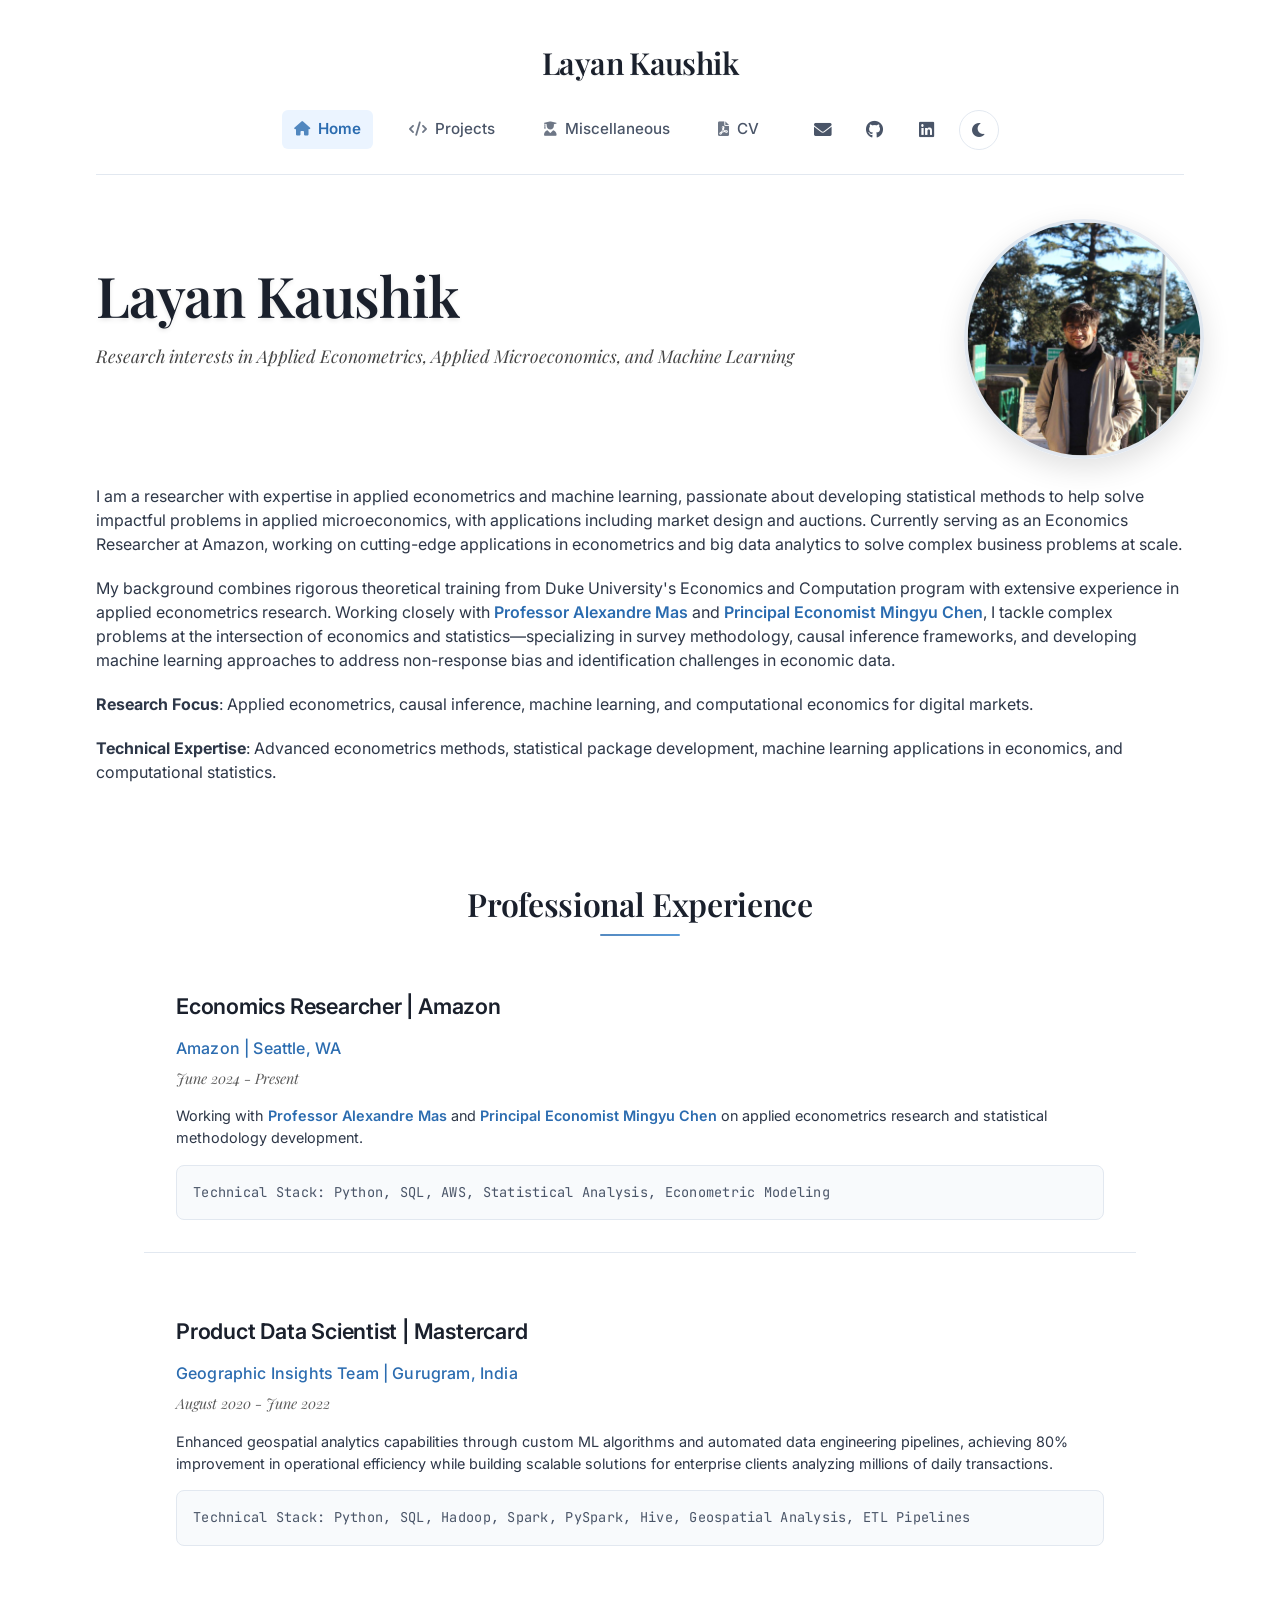
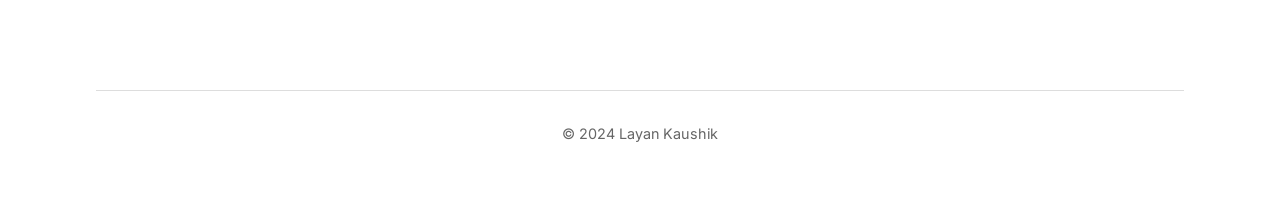
==== index.html @ 98fa9ef9 "update job title" ====
<!DOCTYPE html>
<html lang="en">
<head>
  <script>
    (function() {
      var theme = localStorage.getItem('theme');
      if (theme) {
        document.documentElement.setAttribute('data-theme', theme);
      }
    })();
  </script>
  <meta charset="UTF-8">
  <meta name="viewport" content="width=device-width, initial-scale=1.0">
  <meta name="description" content="Layan Kaushik - Applied Econometrician with Machine Learning expertise pursuing advanced research in economics">
  <title>Layan Kaushik</title>
  <link rel="stylesheet" href="https://cdnjs.cloudflare.com/ajax/libs/font-awesome/6.0.0-beta3/css/all.min.css">
  <link rel="stylesheet" href="css/styles.css">
</head>
<body>
  <div id="header-placeholder"></div>
  <div class="container">
    <main class="content">
      <div class="home-container">
        <div class="home-left">
          <div class="name-title-section">
            <div class="name-title">
              <h1>Layan Kaushik</h1>
<!--               <p class="title">Research interests in Applied Econometrics, Applied Microeconomics, and Machine Learning</p> -->
              <p class="subtitle">Research interests in Applied Econometrics, Applied Microeconomics, and Machine Learning</p>
            </div>
            <div class="profile-image-container">
              <img src="images/profile_pic.jpg" alt="Layan Kaushik" class="profile-image">
            </div>
          </div>

          <div class="about-content">
            <p>I am a researcher with expertise in applied econometrics and machine learning, passionate about developing statistical methods to help solve impactful problems in applied microeconomics, with applications including market design and auctions. Currently serving as an Economics Researcher at Amazon, working on cutting-edge applications in econometrics and big data analytics to solve complex business problems at scale.</p>
            
            <p>My background combines rigorous theoretical training from Duke University's Economics and Computation program with extensive experience in applied econometrics research. Working closely with <a href="https://sites.google.com/view/alex-mas/home" target="_blank" class="name-link">Professor Alexandre Mas</a> and <a href="https://mingyu-chen.com/" target="_blank" class="name-link">Principal Economist Mingyu Chen</a>, I tackle complex problems at the intersection of economics and statistics—specializing in survey methodology, causal inference frameworks, and developing machine learning approaches to address non-response bias and identification challenges in economic data.</p>
            
            <p><strong>Research Focus</strong>: Applied econometrics, causal inference, machine learning, and computational economics for digital markets.</p>
            
            <p><strong>Technical Expertise</strong>: Advanced econometrics methods, statistical package development, machine learning applications in economics, and computational statistics.</p>
          </div>
          
          <div class="professional-experience">
            <h2>Professional Experience</h2>
            <div class="paper-item">
              <div class="paper-title">Economics Researcher | Amazon</div>
              <div class="paper-authors">Amazon | Seattle, WA</div>
              <div class="paper-journal">June 2024 - Present</div>
              <div class="paper-abstract">Working with <a href="https://sites.google.com/view/alex-mas/home" target="_blank" class="name-link">Professor Alexandre Mas</a> and <a href="https://mingyu-chen.com/" target="_blank" class="name-link">Principal Economist Mingyu Chen</a> on applied econometrics research and statistical methodology development.</div>
              <div class="paper-tech">Technical Stack: Python, SQL, AWS, Statistical Analysis, Econometric Modeling</div>
            </div>
            
            <div class="paper-item">
              <div class="paper-title">Product Data Scientist | Mastercard</div>
              <div class="paper-authors">Geographic Insights Team | Gurugram, India</div>
              <div class="paper-journal">August 2020 - June 2022</div>
              <div class="paper-abstract">Enhanced geospatial analytics capabilities through custom ML algorithms and automated data engineering pipelines, achieving 80% improvement in operational efficiency while building scalable solutions for enterprise clients analyzing millions of daily transactions.</div>
              <div class="paper-tech">Technical Stack: Python, SQL, Hadoop, Spark, PySpark, Hive, Geospatial Analysis, ETL Pipelines</div>
            </div>
          </div>
        </div>
      </div>
    </main>
  </div>
  <footer>
    <p>© 2024 Layan Kaushik</p>
  </footer>
  <script>
    // Load header
    fetch('header.html')
      .then(response => response.text())
      .then(data => {
        document.getElementById('header-placeholder').innerHTML = data;
        // Update active link based on current page
        const currentPage = window.location.pathname.split('/').pop() || 'index.html';
        const links = document.querySelectorAll('.main-nav a');
        links.forEach(link => {
          if (link.getAttribute('href') === currentPage) {
            link.classList.add('active');
          } else {
            link.classList.remove('active');
          }
        });
        // Load and execute header.js
        const script = document.createElement('script');
        script.src = 'header.js';
        document.body.appendChild(script);
      })
      .catch(error => {
        console.error('Error loading header:', error);
      });
  </script>
</body>
</html>
---- css/styles.css ----
/* Import Google Fonts */
@import url('https://fonts.googleapis.com/css2?family=Inter:wght@300;400;500;600;700;800&family=Playfair+Display:wght@400;500;600;700&family=JetBrains+Mono:wght@300;400;500&display=swap');

/* Basic reset and setup */
* {
  margin: 0;
  padding: 0;
  box-sizing: border-box;
}

html {
  font-size: 16px;
  line-height: 1.6;
}

body {
  font-family: 'Inter', -apple-system, BlinkMacSystemFont, 'Segoe UI', Roboto, 'Helvetica Neue', Arial, sans-serif;
  color: #2d3748;
  background-color: #ffffff;
  max-width: 1400px;
  margin: 0 auto;
  padding: 3rem 4rem;
  line-height: 1.5;
  font-weight: 400;
  font-size: 14px;
}

/* Header */
.main-header {
  margin-bottom: 4rem;
  border-bottom: 1px solid #e2e8f0;
  padding-bottom: 1.5rem;
  position: sticky;
  top: 0;
  background-color: rgba(255, 255, 255, 0.95);
  backdrop-filter: blur(10px);
  z-index: 1000;
  margin-top: -3rem;
  padding-top: 1.5rem;
}

.main-nav {
  display: flex;
  flex-direction: column;
  align-items: center;
  gap: 1.5rem;
}

.nav-brand .brand-link {
  text-decoration: none;
  transition: all 0.2s ease;
  cursor: pointer;
  display: block;
}

.nav-brand .brand-link:hover {
  opacity: 0.8;
  transform: translateY(-1px);
}

.nav-brand .brand-name {
  font-size: 1.9rem;
  font-weight: 600;
  color: #1a202c;
  margin: 0;
  letter-spacing: -0.02em;
  font-family: 'Playfair Display', serif;
  text-shadow: 0 1px 2px rgba(0,0,0,0.05);
}

.nav-links {
  display: flex;
  align-items: center;
  justify-content: center;
  gap: 2rem;
  flex-wrap: wrap;
}

.nav-menu {
  list-style: none;
  display: flex;
  gap: 1.5rem;
  margin: 0;
  padding: 0;
}

.nav-menu li a {
  text-decoration: none;
  color: #4a5568;
  font-weight: 500;
  font-size: 0.95rem;
  display: flex;
  align-items: center;
  gap: 0.5rem;
  padding: 0.5rem 0.75rem;
  border-radius: 6px;
  transition: all 0.2s ease;
}

.nav-menu li a:hover {
  color: #2b6cb0;
  background-color: #f7fafc;
  transform: translateY(-1px);
}

.nav-menu li a.active {
  color: #2b6cb0;
  background-color: #ebf4ff;
  font-weight: 600;
}

.nav-menu li a i {
  font-size: 0.9rem;
  opacity: 0.8;
}

/* Header contact info */
.header-contact {
  display: flex;
  gap: 0.75rem;
  align-items: center;
}

.contact-link {
  color: #4a5568;
  text-decoration: none;
  font-size: 1.1rem;
  display: flex;
  align-items: center;
  justify-content: center;
  width: 40px;
  height: 40px;
  border-radius: 50%;
  transition: all 0.2s ease;
  background-color: transparent;
}

.contact-link:hover {
  color: #2b6cb0;
  background-color: #f7fafc;
  transform: translateY(-2px);
  box-shadow: 0 4px 8px rgba(0,0,0,0.1);
}

/* Home page layout */
.home-container {
  margin-top: 1rem;
}

.home-left {
  width: 100%;
}

/* Name title section with profile image */
.name-title-section {
  display: flex;
  align-items: center;
  gap: 2rem;
  margin-bottom: 2.5rem;
}

.name-title {
  flex: 1;
}

.profile-image-container {
  flex-shrink: 0;
  margin-left: 0rem;
}

/* Profile image */
.profile-image {
  width: 200px;
  height: 200px;
  border-radius: 50%;
  object-fit: cover;
  object-position: center 20%;
  border: 3px solid #e2e8f0;
  box-shadow: 0 8px 24px rgba(0,0,0,0.12);
  transition: transform 0.3s ease, box-shadow 0.3s ease;
  transform: scale(1.2);
}

.profile-image:hover {
  transform: scale(1.25);
  box-shadow: 0 12px 32px rgba(0,0,0,0.18);
}

/* Name and title */
.name-title h1 {
  font-family: 'Playfair Display', serif;
  font-size: 3.5rem;
  font-weight: 600;
  margin-bottom: 1rem;
  color: #1a202c;
  line-height: 1.1;
  letter-spacing: -0.02em;
  text-shadow: 0 2px 4px rgba(0,0,0,0.1);
}

.name-title .title {
  font-size: 1.6rem;
  color: #2b6cb0;
  margin-bottom: 0.75rem;
  font-weight: 500;
  font-family: 'Inter', sans-serif;
  letter-spacing: -0.01em;
}

.name-title .subtitle {
  font-size: 1.1rem;
  color: #3a3a3a;
  font-style: italic;
  margin-bottom: 3rem;
  line-height: 1.6;
  font-weight: 300;
  font-family: 'Playfair Display', serif;
  opacity: 0.95;
}

/* About section */
.about-content {
  margin-bottom: 3rem;
}

.about-content p {
  font-size: 1rem;
  margin-bottom: 1.25rem;
  color: #2d3748;
  line-height: 1.5;
  text-align: left;
}

/* Name links */
.name-link {
  color: #2b6cb0;
  text-decoration: none;
  font-weight: 600;
  border-bottom: 2px solid transparent;
  transition: all 0.2s ease;
  position: relative;
}

.name-link:hover {
  color: #2c5aa0;
  border-bottom-color: #2b6cb0;
  text-decoration: none;
}

/* Professional experience */
.professional-experience {
  margin-top: 2.5rem;
  padding: 0;
  background: transparent;
  border-radius: 0;
  border: none;
}

.professional-experience h2 {
  font-family: 'Playfair Display', serif;
  font-size: 2rem;
  font-weight: 600;
  margin-bottom: 2rem;
  color: #1a202c;
  text-align: center;
  position: relative;
  letter-spacing: -0.01em;
}

.professional-experience h2::after {
  content: '';
  position: absolute;
  bottom: -8px;
  left: 50%;
  transform: translateX(-50%);
  width: 80px;
  height: 2px;
  background: linear-gradient(90deg, #2b6cb0, #3182ce);
  border-radius: 1px;
  opacity: 0.8;
}

/* Highlights section */
.highlights h2 {
  font-size: 1.6rem;
  font-weight: bold;
  margin-bottom: 1.8rem;
  color: #333;
}

/* Paper/Research items (general styling for content blocks) */
.paper-item {
  margin-bottom: 2rem;
  padding: 1rem 0;
  background: transparent;
  border-radius: 0;
  border: none;
  transition: all 0.3s ease;
  box-shadow: none;
  border-bottom: 1px solid #e2e8f0;
}

.paper-item:hover {
  transform: none;
  box-shadow: none;
  border-bottom-color: #cbd5e0;
}

.paper-item:last-child {
  margin-bottom: 0;
  border-bottom: none;
}

.paper-title {
  font-family: 'Inter', sans-serif;
  font-weight: 600;
  font-size: 1.35rem;
  margin-bottom: 1rem;
  color: #1a202c;
  line-height: 1.3;
  letter-spacing: -0.01em;
}

.paper-authors {
  color: #2b6cb0;
  font-size: 1rem;
  margin-bottom: 0.5rem;
  font-weight: 500;
  font-family: 'Inter', sans-serif;
  letter-spacing: 0.01em;
}

.paper-journal {
  color: #5a5a5a;
  font-style: italic;
  font-size: 0.9rem;
  margin-bottom: 1rem;
  font-family: 'Playfair Display', serif;
  font-weight: 400;
}

.paper-abstract {
  color: #2d3748;
  line-height: 1.5;
  margin-bottom: 1rem;
  font-size: 0.9rem;
  text-align: left;
}

.paper-tech {
  color: #4a5568;
  font-size: 0.85rem;
  font-style: normal;
  margin-top: 1rem;
  padding-top: 1rem;
  border-top: 1px solid #e2e8f0;
  line-height: 1.6;
  font-weight: 400;
  background-color: #f8fafc;
  padding: 1rem;
  border-radius: 8px;
  border: 1px solid #e2e8f0;
  font-family: 'JetBrains Mono', monospace;
  letter-spacing: 0.02em;
}

.paper-links {
  display: flex;
  gap: 1rem;
  margin-top: 1rem;
  flex-wrap: wrap;
}

.paper-links a {
  color: #2b6cb0;
  text-decoration: none;
  font-size: 0.95rem;
  font-weight: 600;
  padding: 0.5rem 1rem;
  border-radius: 8px;
  border: 1px solid #e2e8f0;
  transition: all 0.2s ease;
  display: flex;
  align-items: center;
  gap: 0.5rem;
}

.paper-links a:hover {
  background-color: #ebf4ff;
  border-color: #2b6cb0;
  transform: translateY(-1px);
  text-decoration: none;
}

/* Contact section */
.contact-info {
  margin-top: 3rem;
  padding-top: 2rem;
  border-top: 1px solid #ddd;
}

.contact-info h2 {
  font-size: 1.6rem;
  font-weight: bold;
  margin-bottom: 1.2rem;
  color: #333;
}

.contact-item {
  margin-bottom: 0.8rem;
  display: flex;
  align-items: center;
  gap: 0.8rem;
}

.contact-item a {
  color: #0066cc;
  text-decoration: none;
  font-weight: 500;
}

.contact-item a:hover {
  text-decoration: underline;
}

/* Theme toggle */
.theme-toggle {
  background: transparent;
  border: 1px solid #e2e8f0;
  width: 40px;
  height: 40px;
  border-radius: 50%;
  cursor: pointer;
  color: #4a5568;
  font-size: 1rem;
  display: flex;
  align-items: center;
  justify-content: center;
  transition: all 0.2s ease;
}

.theme-toggle:hover {
  color: #2b6cb0;
  background-color: #f7fafc;
  border-color: #cbd5e0;
  transform: translateY(-2px);
  box-shadow: 0 4px 8px rgba(0,0,0,0.1);
}

/* Footer */
footer {
  margin-top: 4rem;
  padding-top: 2rem;
  border-top: 1px solid #ddd;
  text-align: center;
  color: #666;
  font-size: 0.9rem;
}

/* Remove sidebar */
#sidebar-placeholder {
  display: none;
}

/* Dark mode */
[data-theme="dark"] {
  color-scheme: dark;
}

[data-theme="dark"] body {
  background-color: #0d1117;
  color: #c9d1d9;
}

[data-theme="dark"] .main-header {
  border-bottom-color: #30363d;
  background-color: rgba(13, 17, 23, 0.95);
}

[data-theme="dark"] .nav-brand .brand-name {
  color: #f0f6fc;
}

[data-theme="dark"] .nav-brand .brand-link:hover {
  opacity: 0.8;
}

[data-theme="dark"] .nav-menu li a {
  color: #8b949e;
}

[data-theme="dark"] .nav-menu li a:hover {
  color: #58a6ff;
  background-color: #21262d;
}

[data-theme="dark"] .nav-menu li a.active {
  color: #58a6ff;
  background-color: #1c2128;
}

[data-theme="dark"] .contact-link {
  color: #8b949e;
}

[data-theme="dark"] .contact-link:hover {
  color: #58a6ff;
  background-color: #21262d;
}

[data-theme="dark"] .theme-toggle {
  border-color: #30363d;
  color: #8b949e;
}

[data-theme="dark"] .theme-toggle:hover {
  color: #58a6ff;
  background-color: #21262d;
  border-color: #30363d;
}

[data-theme="dark"] .name-title h1 {
  color: #f0f6fc;
}

[data-theme="dark"] .name-title .title {
  color: #58a6ff;
}

[data-theme="dark"] .name-title .subtitle {
  color: #8b949e;
}

[data-theme="dark"] .about-content p {
  color: #c9d1d9;
}

[data-theme="dark"] .professional-experience {
  background: transparent;
  border: none;
}

[data-theme="dark"] .professional-experience h2 {
  color: #f0f6fc;
}

[data-theme="dark"] .professional-experience h2::after {
  background: linear-gradient(90deg, #58a6ff, #79c0ff);
}

[data-theme="dark"] .highlights h2 {
  color: #e0e0e0;
}

[data-theme="dark"] .paper-item {
  background-color: transparent;
  border-bottom-color: #30363d;
}

[data-theme="dark"] .paper-item:hover {
  border-bottom-color: #30363d;
  background-color: transparent;
}

[data-theme="dark"] .paper-title {
  color: #f0f6fc;
}

[data-theme="dark"] .paper-authors {
  color: #58a6ff;
}

[data-theme="dark"] .paper-journal {
  color: #8b949e;
}

[data-theme="dark"] .paper-abstract {
  color: #c9d1d9;
}

[data-theme="dark"] .paper-tech {
  color: #8b949e;
  background-color: #0d1117;
  border-color: #30363d;
}

[data-theme="dark"] .paper-links a {
  color: #58a6ff;
  border-color: #30363d;
}

[data-theme="dark"] .paper-links a:hover {
  background-color: #1c2128;
  border-color: #58a6ff;
}

[data-theme="dark"] .contact-info {
  border-top-color: #444;
}

[data-theme="dark"] .contact-info h2 {
  color: #e0e0e0;
}

[data-theme="dark"] .contact-item a {
  color: #66b3ff;
}

[data-theme="dark"] .header-contact a {
  color: #e0e0e0;
}

[data-theme="dark"] .header-contact a:hover {
  color: #66b3ff;
}

[data-theme="dark"] .theme-toggle {
  border-color: #444;
  color: #e0e0e0;
}

[data-theme="dark"] .theme-toggle:hover {
  background-color: #333;
}

[data-theme="dark"] footer {
  border-top-color: #30363d;
  color: #8b949e;
}

[data-theme="dark"] .profile-image {
  border-color: #30363d;
  box-shadow: 0 8px 24px rgba(0,0,0,0.4);
}

[data-theme="dark"] .profile-image:hover {
  box-shadow: 0 12px 32px rgba(0,0,0,0.5);
}

[data-theme="dark"] .name-link {
  color: #58a6ff;
}

[data-theme="dark"] .name-link:hover {
  color: #79c0ff;
  border-bottom-color: #58a6ff;
}

[data-theme="dark"] .paper-tech {
  color: #aaa;
  border-top-color: #444;
}

[data-theme="dark"] .paper-abstract {
  color: #e0e0e0;
}

/* Large Desktop Layout */
@media (min-width: 1200px) {
  body {
    max-width: 1600px;
    padding: 4rem 6rem;
  }
  
  .home-container {
    gap: 8rem;
  }
  
  .professional-experience {
    padding: 3rem;
  }
  
  .paper-item {
    padding: 2rem;
  }
}

/* Medium Desktop Layout */
@media (min-width: 992px) and (max-width: 1199px) {
  body {
    max-width: 1200px;
    padding: 3rem 4rem;
  }
}

/* Tablet Layout */
@media (min-width: 769px) and (max-width: 991px) {
  body {
    max-width: 900px;
    padding: 2rem 3rem;
    font-size: 14px;
  }
  
  .home-container {
    gap: 4rem;
  }
  
  .home-left {
    flex: 0 0 60%;
  }
  
  .home-right {
    flex: 0 0 40%;
  }
  
  .profile-image {
    width: 200px;
    height: 200px;
  }
}

/* Mobile Layout */
@media (max-width: 768px) {
  body {
    padding: 1.5rem 1rem;
    font-size: 13px;
  }
  
  .main-header {
    margin-top: -1.5rem;
    padding-top: 1rem;
    margin-bottom: 3rem;
  }
  
  .main-nav {
    flex-direction: column;
    gap: 1.5rem;
  }
  
  .nav-brand .brand-name {
    font-size: 1.4rem;
    text-align: center;
  }
  
  .nav-links {
    gap: 1.5rem;
    width: 100%;
  }
  
  .nav-menu {
    justify-content: center;
    gap: 1rem;
    flex-wrap: wrap;
  }
  
  .nav-menu li a {
    font-size: 0.9rem;
    padding: 0.4rem 0.6rem;
  }
  
  .header-contact {
    justify-content: center;
    gap: 1rem;
  }
  
  .home-container {
    margin-top: 0.5rem;
  }
  
  .name-title-section {
    flex-direction: column;
    gap: 2rem;
    text-align: center;
  }
  
  .name-title h1 {
    font-size: 2.2rem;
  }
  
  .name-title .title {
    font-size: 1.2rem;
  }
  
  .name-title .subtitle {
    font-size: 1rem;
    margin-bottom: 1rem;
  }
  
  .profile-image {
    width: 160px;
    height: 160px;
    border-radius: 50%;
  }
  
  .professional-experience {
    padding: 1.5rem;
    margin-top: 1.5rem;
  }
  
  .professional-experience h2 {
    font-size: 1.4rem;
  }
  
  .paper-item {
    padding: 1.25rem;
    margin-bottom: 2rem;
  }
  
  .paper-title {
    font-size: 1.1rem;
  }
  
  .paper-links {
    flex-direction: column;
    gap: 0.75rem;
  }
  
  .about-content p,
  .paper-abstract {
    text-align: left;
    font-size: 0.85rem;
  }
}
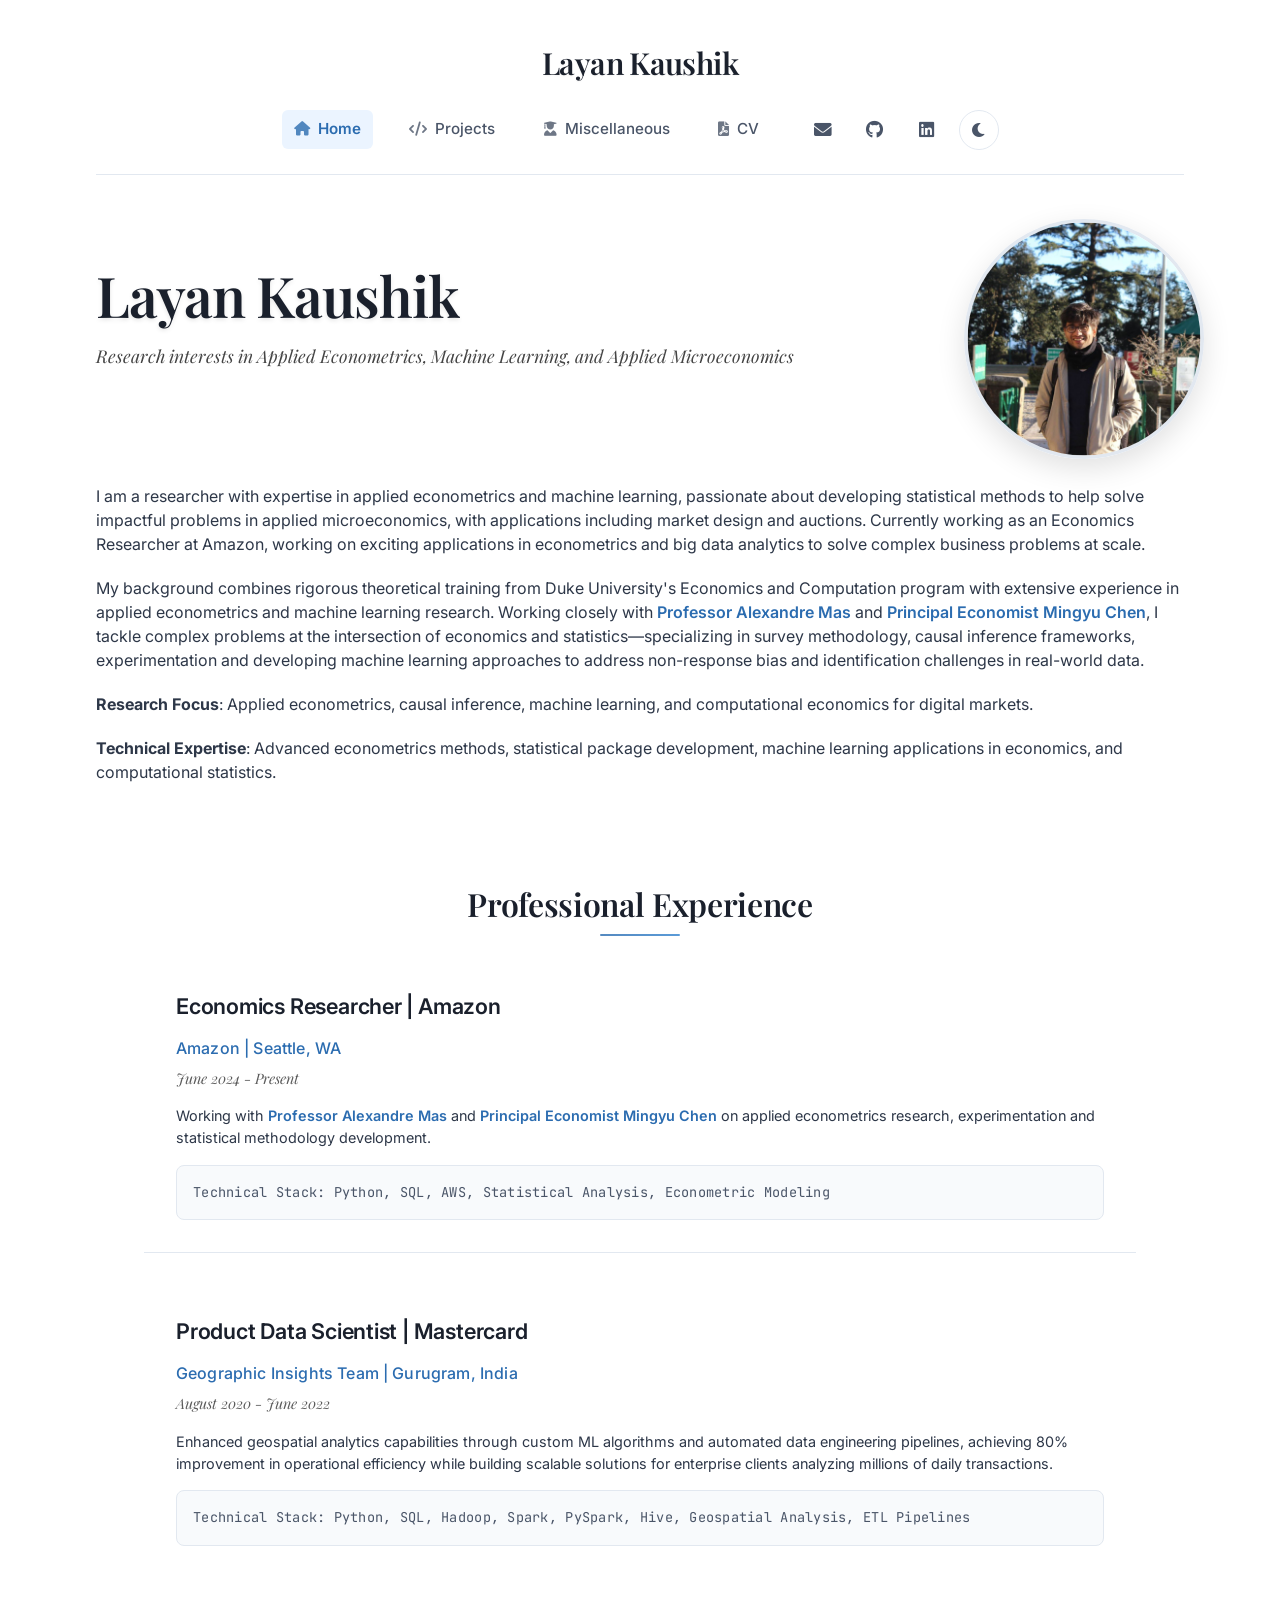
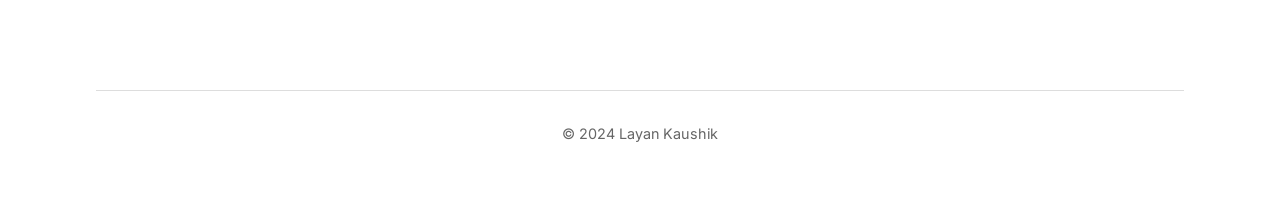
==== commit 63a695d4: "Revise index" ====
--- a/index.html
+++ b/index.html
@@ -26,7 +26,7 @@
             <div class="name-title">
               <h1>Layan Kaushik</h1>
 <!--               <p class="title">Research interests in Applied Econometrics, Applied Microeconomics, and Machine Learning</p> -->
-              <p class="subtitle">Research interests in Applied Econometrics, Applied Microeconomics, and Machine Learning</p>
+              <p class="subtitle">Research interests in Applied Econometrics, Machine Learning, and Applied Microeconomics</p>
             </div>
             <div class="profile-image-container">
               <img src="images/profile_pic.jpg" alt="Layan Kaushik" class="profile-image">
@@ -34,9 +34,9 @@
           </div>
 
           <div class="about-content">
-            <p>I am a researcher with expertise in applied econometrics and machine learning, passionate about developing statistical methods to help solve impactful problems in applied microeconomics, with applications including market design and auctions. Currently serving as an Economics Researcher at Amazon, working on cutting-edge applications in econometrics and big data analytics to solve complex business problems at scale.</p>
+            <p>I am a researcher with expertise in applied econometrics and machine learning, passionate about developing statistical methods to help solve impactful problems in applied microeconomics, with applications including market design and auctions. Currently working as an Economics Researcher at Amazon, working on exciting applications in econometrics and big data analytics to solve complex business problems at scale.</p>
             
-            <p>My background combines rigorous theoretical training from Duke University's Economics and Computation program with extensive experience in applied econometrics research. Working closely with <a href="https://sites.google.com/view/alex-mas/home" target="_blank" class="name-link">Professor Alexandre Mas</a> and <a href="https://mingyu-chen.com/" target="_blank" class="name-link">Principal Economist Mingyu Chen</a>, I tackle complex problems at the intersection of economics and statistics—specializing in survey methodology, causal inference frameworks, and developing machine learning approaches to address non-response bias and identification challenges in economic data.</p>
+            <p>My background combines rigorous theoretical training from Duke University's Economics and Computation program with extensive experience in applied econometrics and machine learning research. Working closely with <a href="https://sites.google.com/view/alex-mas/home" target="_blank" class="name-link">Professor Alexandre Mas</a> and <a href="https://mingyu-chen.com/" target="_blank" class="name-link">Principal Economist Mingyu Chen</a>, I tackle complex problems at the intersection of economics and statistics—specializing in survey methodology, causal inference frameworks, experimentation and developing machine learning approaches to address non-response bias and identification challenges in real-world data.</p>
             
             <p><strong>Research Focus</strong>: Applied econometrics, causal inference, machine learning, and computational economics for digital markets.</p>
             
@@ -49,7 +49,7 @@
               <div class="paper-title">Economics Researcher | Amazon</div>
               <div class="paper-authors">Amazon | Seattle, WA</div>
               <div class="paper-journal">June 2024 - Present</div>
-              <div class="paper-abstract">Working with <a href="https://sites.google.com/view/alex-mas/home" target="_blank" class="name-link">Professor Alexandre Mas</a> and <a href="https://mingyu-chen.com/" target="_blank" class="name-link">Principal Economist Mingyu Chen</a> on applied econometrics research and statistical methodology development.</div>
+              <div class="paper-abstract">Working with <a href="https://sites.google.com/view/alex-mas/home" target="_blank" class="name-link">Professor Alexandre Mas</a> and <a href="https://mingyu-chen.com/" target="_blank" class="name-link">Principal Economist Mingyu Chen</a> on applied econometrics research, experimentation and statistical methodology development.</div>
               <div class="paper-tech">Technical Stack: Python, SQL, AWS, Statistical Analysis, Econometric Modeling</div>
             </div>
             
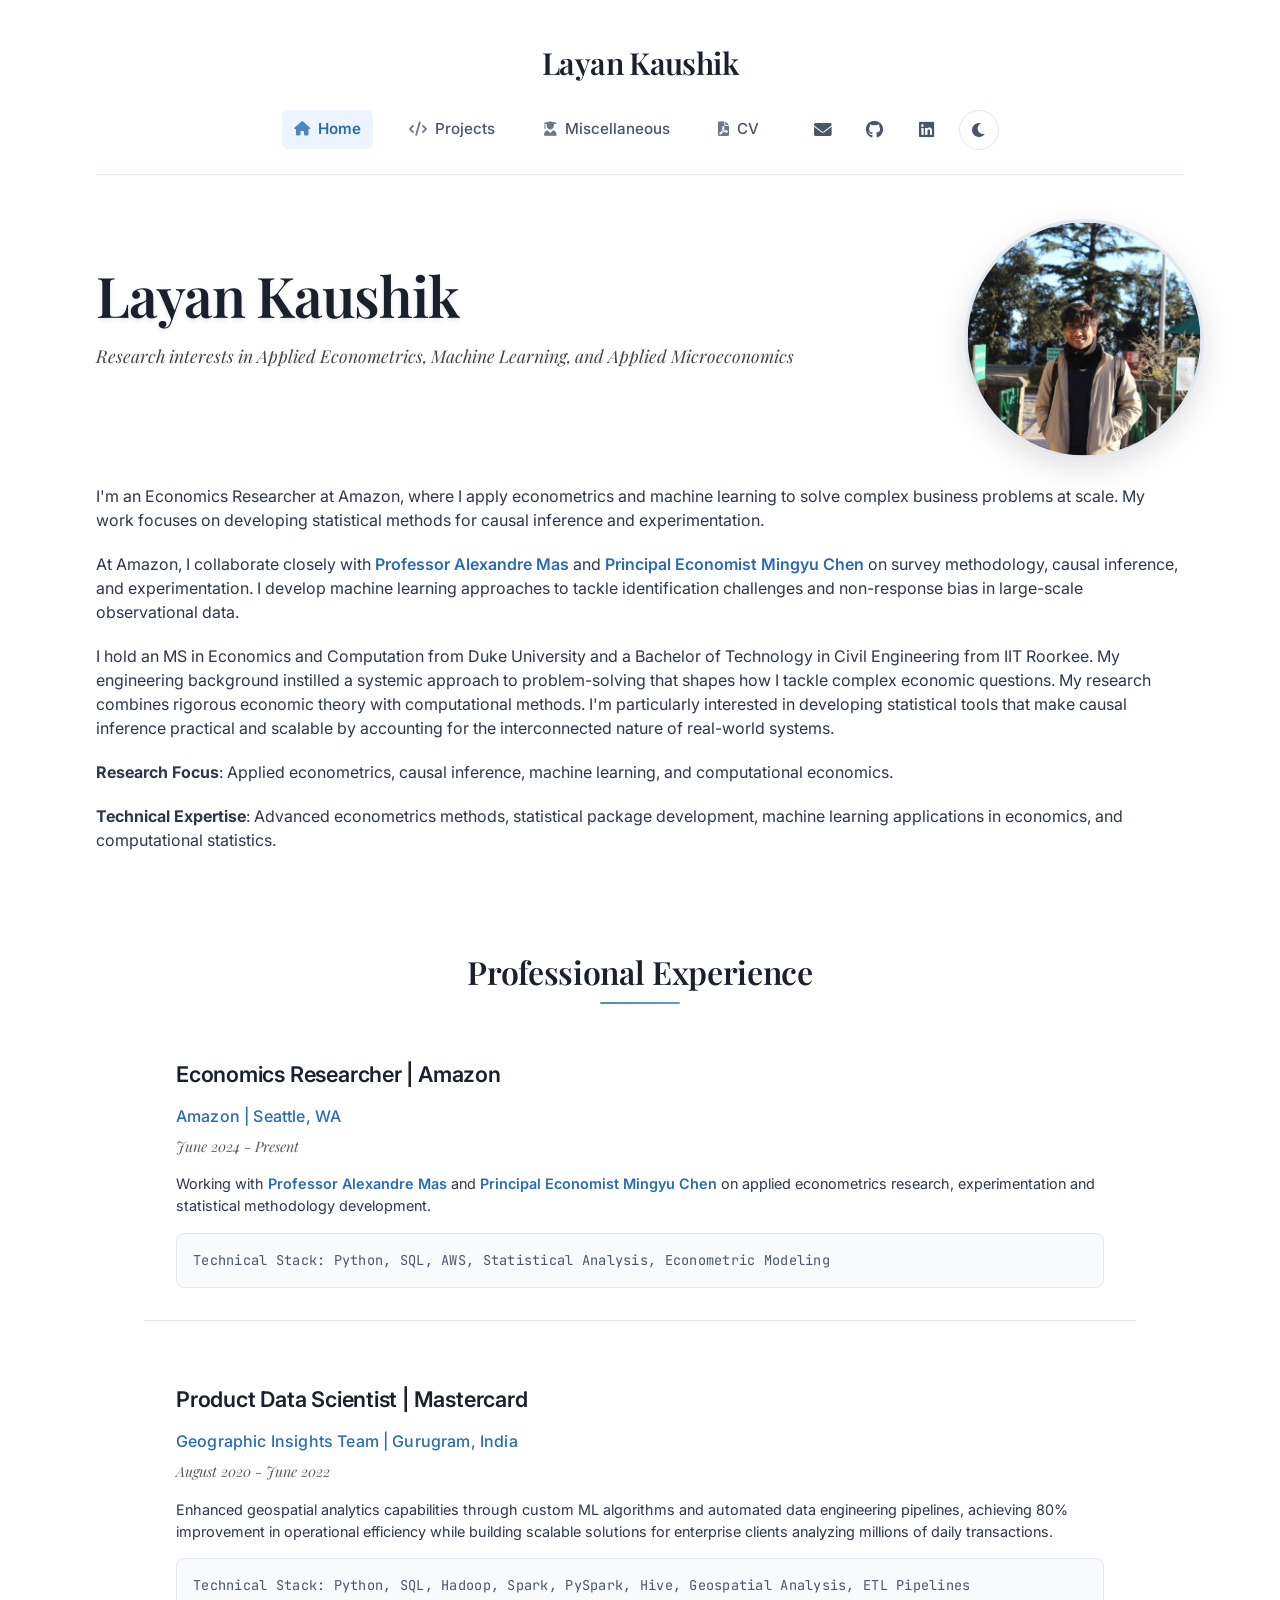
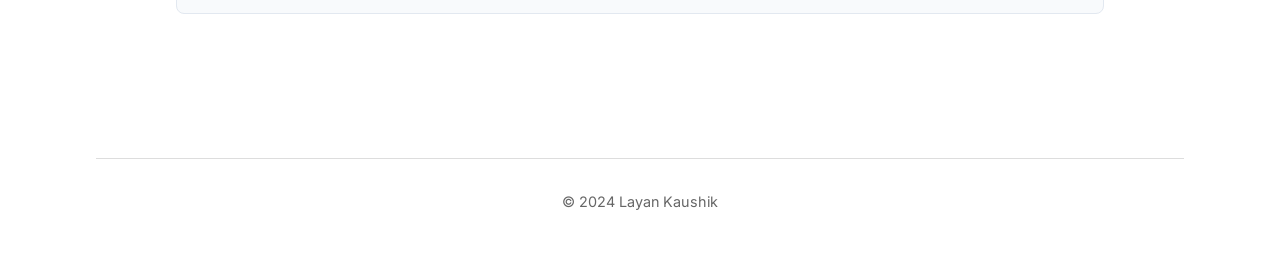
==== commit 2fc426cb: "Update home page" ====
--- a/index.html
+++ b/index.html
@@ -13,11 +13,52 @@
   <meta name="viewport" content="width=device-width, initial-scale=1.0">
   <meta name="description" content="Layan Kaushik - Applied Econometrician with Machine Learning expertise pursuing advanced research in economics">
   <title>Layan Kaushik</title>
+
+  <!-- Preconnect to external resources for faster loading -->
+  <link rel="preconnect" href="https://fonts.googleapis.com">
+  <link rel="preconnect" href="https://fonts.gstatic.com" crossorigin>
+  <link rel="preconnect" href="https://cdnjs.cloudflare.com">
+
+  <!-- Preload critical fonts to prevent FOUC -->
+  <link rel="preload" as="style" href="https://fonts.googleapis.com/css2?family=Inter:wght@300;400;500;600;700;800&family=Playfair+Display:wght@400;500;600;700&family=JetBrains+Mono:wght@300;400;500&display=swap">
+  <link rel="stylesheet" href="https://fonts.googleapis.com/css2?family=Inter:wght@300;400;500;600;700;800&family=Playfair+Display:wght@400;500;600;700&family=JetBrains+Mono:wght@300;400;500&display=swap" media="print" onload="this.media='all'">
+  <noscript><link rel="stylesheet" href="https://fonts.googleapis.com/css2?family=Inter:wght@300;400;500;600;700;800&family=Playfair+Display:wght@400;500;600;700&family=JetBrains+Mono:wght@300;400;500&display=swap"></noscript>
+
   <link rel="stylesheet" href="https://cdnjs.cloudflare.com/ajax/libs/font-awesome/6.0.0-beta3/css/all.min.css">
   <link rel="stylesheet" href="css/styles.css">
 </head>
 <body>
-  <div id="header-placeholder"></div>
+  <header class="main-header">
+    <nav class="main-nav">
+      <div class="nav-brand">
+        <a href="index.html" class="brand-link">
+          <h2 class="brand-name">Layan Kaushik</h2>
+        </a>
+      </div>
+      <div class="nav-links">
+        <ul class="nav-menu">
+          <li><a href="index.html" class="active"><i class="fas fa-home"></i> Home</a></li>
+          <li><a href="projects.html"><i class="fas fa-code"></i> Projects</a></li>
+          <li><a href="miscellaneous.html"><i class="fas fa-user-graduate"></i> Miscellaneous</a></li>
+          <li><a href="documents/CV.pdf" target="_blank"><i class="fas fa-file-pdf"></i> CV</a></li>
+        </ul>
+        <div class="header-contact">
+          <a href="mailto:layankaushik13@gmail.com" class="contact-link" title="Email">
+            <i class="fas fa-envelope"></i>
+          </a>
+          <a href="https://github.com/LayanKaushik" target="_blank" class="contact-link" title="GitHub">
+            <i class="fab fa-github"></i>
+          </a>
+          <a href="https://www.linkedin.com/in/layan-kaushik-9835a512a/" target="_blank" class="contact-link" title="LinkedIn">
+            <i class="fab fa-linkedin"></i>
+          </a>
+          <button class="theme-toggle" id="themeToggle" aria-label="Toggle dark mode" title="Toggle dark mode">
+            <i class="fas fa-moon"></i>
+          </button>
+        </div>
+      </div>
+    </nav>
+  </header>
   <div class="container">
     <main class="content">
       <div class="home-container">
@@ -34,11 +75,13 @@
           </div>
 
           <div class="about-content">
-            <p>I am a researcher with expertise in applied econometrics and machine learning, passionate about developing statistical methods to help solve impactful problems in applied microeconomics, with applications including market design and auctions. Currently working as an Economics Researcher at Amazon, working on exciting applications in econometrics and big data analytics to solve complex business problems at scale.</p>
+            <p>I'm an Economics Researcher at Amazon, where I apply econometrics and machine learning to solve complex business problems at scale. My work focuses on developing statistical methods for causal inference and experimentation.</p>
+
+            <p>At Amazon, I collaborate closely with <a href="https://sites.google.com/view/alex-mas/home" target="_blank" class="name-link">Professor Alexandre Mas</a> and <a href="https://mingyu-chen.com/" target="_blank" class="name-link">Principal Economist Mingyu Chen</a> on survey methodology, causal inference, and experimentation. I develop machine learning approaches to tackle identification challenges and non-response bias in large-scale observational data.</p>
+
+            <p>I hold an MS in Economics and Computation from Duke University and a Bachelor of Technology in Civil Engineering from IIT Roorkee. My engineering background instilled a systemic approach to problem-solving that shapes how I tackle complex economic questions. My research combines rigorous economic theory with computational methods. I'm particularly interested in developing statistical tools that make causal inference practical and scalable by accounting for the interconnected nature of real-world systems.</p>
             
-            <p>My background combines rigorous theoretical training from Duke University's Economics and Computation program with extensive experience in applied econometrics and machine learning research. Working closely with <a href="https://sites.google.com/view/alex-mas/home" target="_blank" class="name-link">Professor Alexandre Mas</a> and <a href="https://mingyu-chen.com/" target="_blank" class="name-link">Principal Economist Mingyu Chen</a>, I tackle complex problems at the intersection of economics and statistics—specializing in survey methodology, causal inference frameworks, experimentation and developing machine learning approaches to address non-response bias and identification challenges in real-world data.</p>
-            
-            <p><strong>Research Focus</strong>: Applied econometrics, causal inference, machine learning, and computational economics for digital markets.</p>
+            <p><strong>Research Focus</strong>: Applied econometrics, causal inference, machine learning, and computational economics.</p>
             
             <p><strong>Technical Expertise</strong>: Advanced econometrics methods, statistical package development, machine learning applications in economics, and computational statistics.</p>
           </div>
@@ -68,30 +111,6 @@
   <footer>
     <p>© 2024 Layan Kaushik</p>
   </footer>
-  <script>
-    // Load header
-    fetch('header.html')
-      .then(response => response.text())
-      .then(data => {
-        document.getElementById('header-placeholder').innerHTML = data;
-        // Update active link based on current page
-        const currentPage = window.location.pathname.split('/').pop() || 'index.html';
-        const links = document.querySelectorAll('.main-nav a');
-        links.forEach(link => {
-          if (link.getAttribute('href') === currentPage) {
-            link.classList.add('active');
-          } else {
-            link.classList.remove('active');
-          }
-        });
-        // Load and execute header.js
-        const script = document.createElement('script');
-        script.src = 'header.js';
-        document.body.appendChild(script);
-      })
-      .catch(error => {
-        console.error('Error loading header:', error);
-      });
-  </script>
+  <script src="header.js"></script>
 </body>
 </html>
--- a/css/styles.css
+++ b/css/styles.css
@@ -1,5 +1,4 @@
-/* Import Google Fonts */
-@import url('https://fonts.googleapis.com/css2?family=Inter:wght@300;400;500;600;700;800&family=Playfair+Display:wght@400;500;600;700&family=JetBrains+Mono:wght@300;400;500&display=swap');
+/* Google Fonts loaded via preload links in HTML head for optimal performance */
 
 /* Basic reset and setup */
 * {
@@ -23,6 +22,16 @@
   line-height: 1.5;
   font-weight: 400;
   font-size: 14px;
+  animation: fadeIn 0.25s ease-in;
+}
+
+@keyframes fadeIn {
+  from {
+    opacity: 0;
+  }
+  to {
+    opacity: 1;
+  }
 }
 
 /* Header */
@@ -810,4 +819,4 @@
     text-align: left;
     font-size: 0.85rem;
   }
-}+}
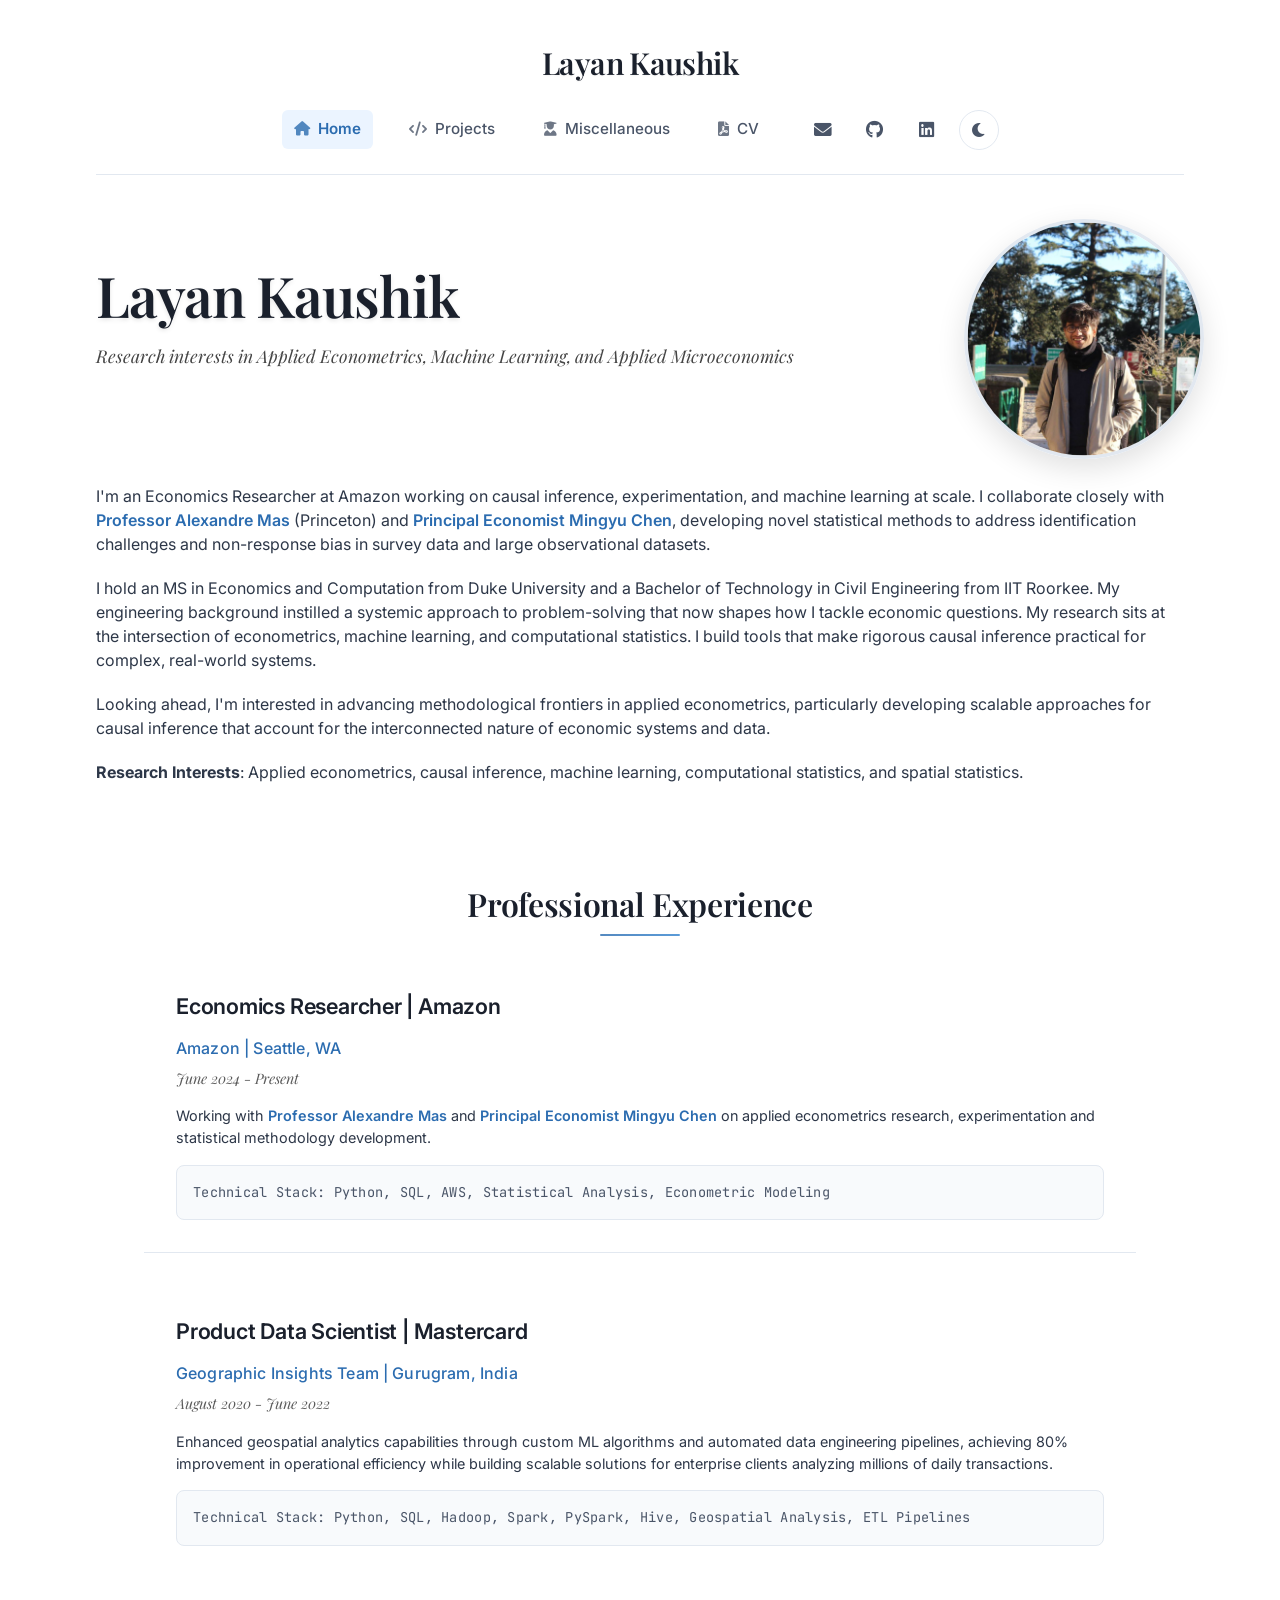
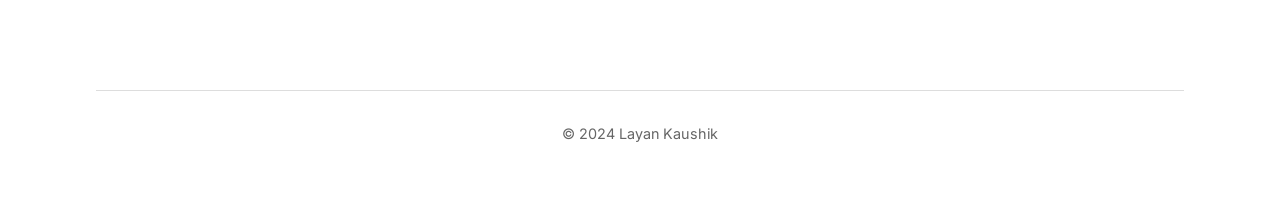
==== commit bc1daac1: "update home page and website load fadein" ====
--- a/index.html
+++ b/index.html
@@ -75,15 +75,13 @@
           </div>
 
           <div class="about-content">
-            <p>I'm an Economics Researcher at Amazon, where I apply econometrics and machine learning to solve complex business problems at scale. My work focuses on developing statistical methods for causal inference and experimentation.</p>
+            <p>I'm an Economics Researcher at Amazon working on causal inference, experimentation, and machine learning at scale. I collaborate closely with <a href="https://sites.google.com/view/alex-mas/home" target="_blank" class="name-link">Professor Alexandre Mas</a> (Princeton) and <a href="https://mingyu-chen.com/" target="_blank" class="name-link">Principal Economist Mingyu Chen</a>, developing novel statistical methods to address identification challenges and non-response bias in survey data and large observational datasets.</p>
 
-            <p>At Amazon, I collaborate closely with <a href="https://sites.google.com/view/alex-mas/home" target="_blank" class="name-link">Professor Alexandre Mas</a> and <a href="https://mingyu-chen.com/" target="_blank" class="name-link">Principal Economist Mingyu Chen</a> on survey methodology, causal inference, and experimentation. I develop machine learning approaches to tackle identification challenges and non-response bias in large-scale observational data.</p>
+            <p>I hold an MS in Economics and Computation from Duke University and a Bachelor of Technology in Civil Engineering from IIT Roorkee. My engineering background instilled a systemic approach to problem-solving that now shapes how I tackle economic questions. My research sits at the intersection of econometrics, machine learning, and computational statistics. I build tools that make rigorous causal inference practical for complex, real-world systems.</p>
 
-            <p>I hold an MS in Economics and Computation from Duke University and a Bachelor of Technology in Civil Engineering from IIT Roorkee. My engineering background instilled a systemic approach to problem-solving that shapes how I tackle complex economic questions. My research combines rigorous economic theory with computational methods. I'm particularly interested in developing statistical tools that make causal inference practical and scalable by accounting for the interconnected nature of real-world systems.</p>
+            <p>Looking ahead, I'm interested in advancing methodological frontiers in applied econometrics, particularly developing scalable approaches for causal inference that account for the interconnected nature of economic systems and data.</p>
             
-            <p><strong>Research Focus</strong>: Applied econometrics, causal inference, machine learning, and computational economics.</p>
-            
-            <p><strong>Technical Expertise</strong>: Advanced econometrics methods, statistical package development, machine learning applications in economics, and computational statistics.</p>
+            <p><strong>Research Interests</strong>: Applied econometrics, causal inference, machine learning, computational statistics, and spatial statistics.</p>
           </div>
           
           <div class="professional-experience">
--- a/css/styles.css
+++ b/css/styles.css
@@ -22,7 +22,7 @@
   line-height: 1.5;
   font-weight: 400;
   font-size: 14px;
-  animation: fadeIn 0.25s ease-in;
+  animation: fadeIn 0.2s ease-in;
 }
 
 @keyframes fadeIn {
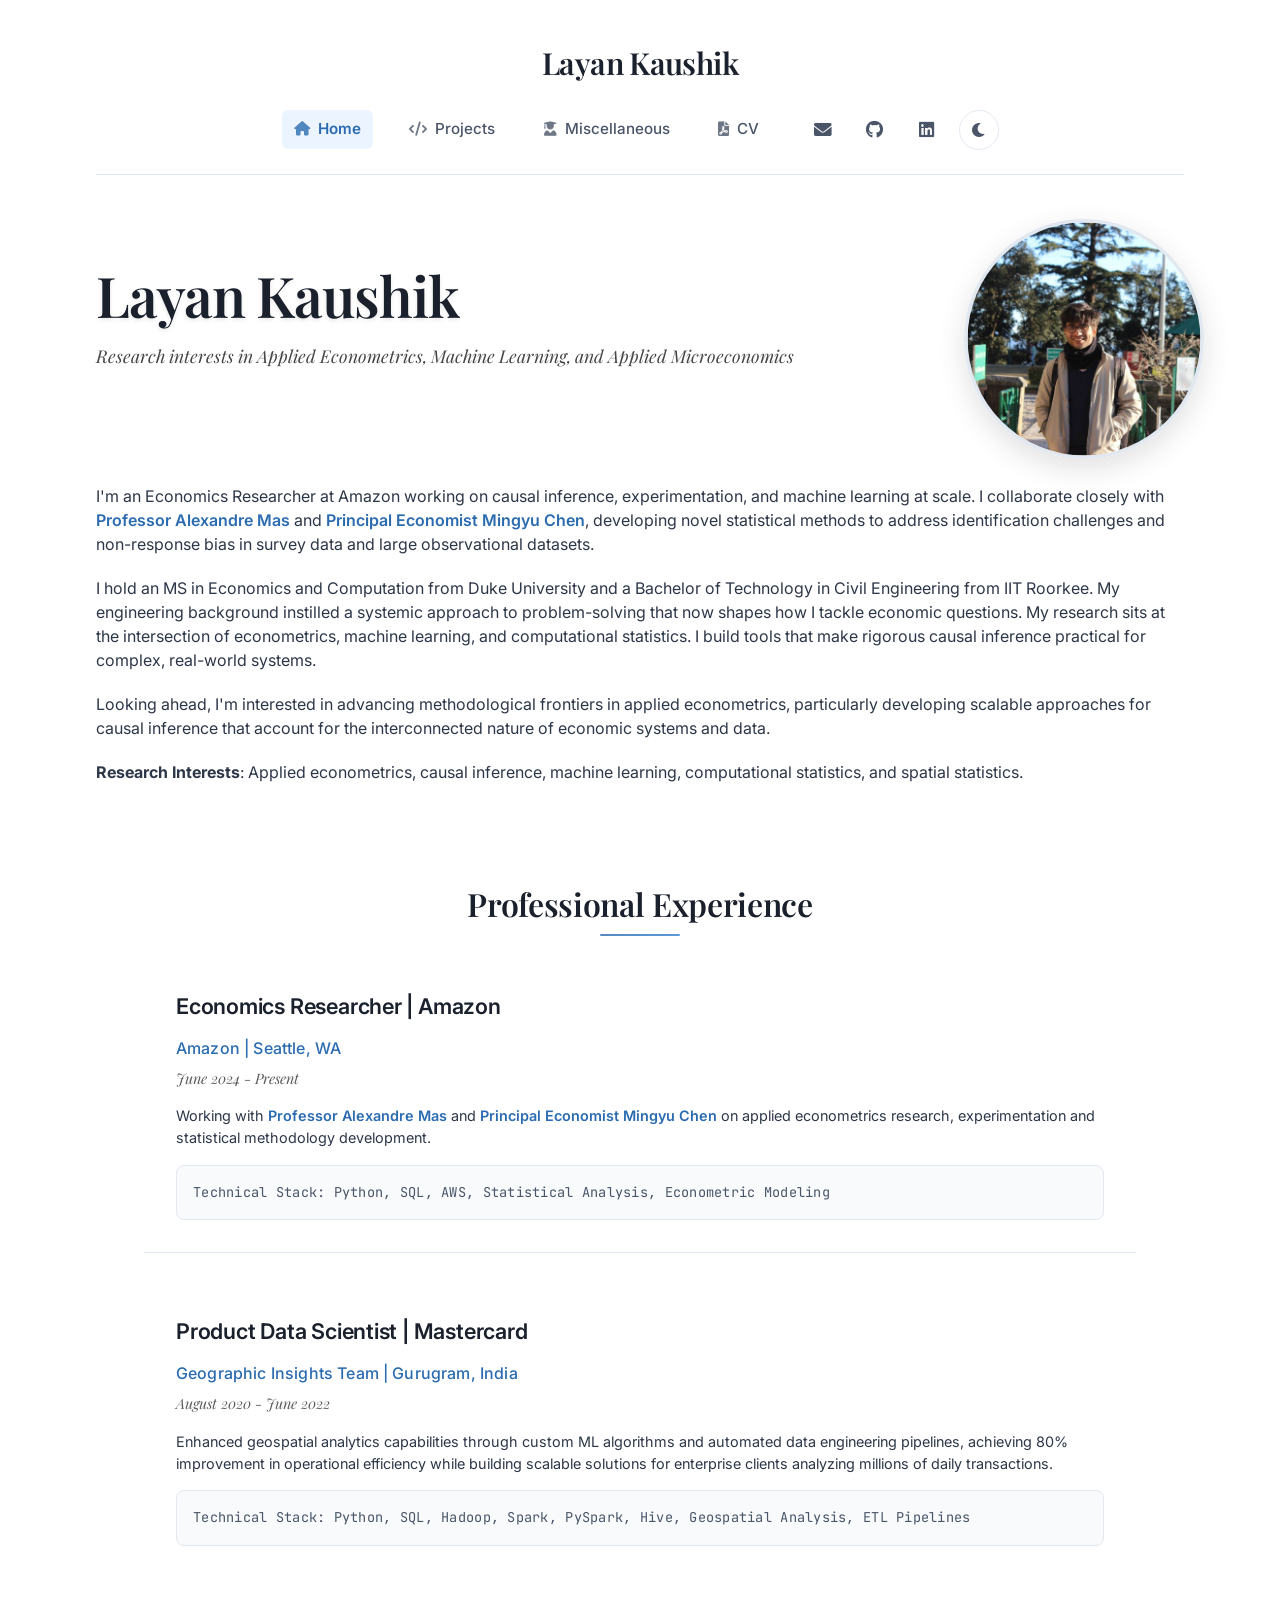
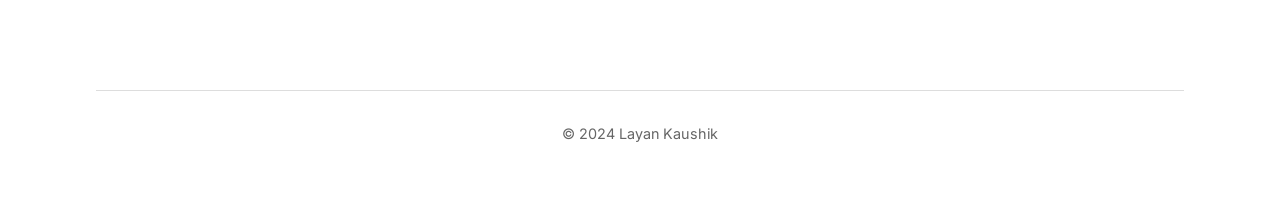
==== commit 35bb609e: "update index" ====
--- a/index.html
+++ b/index.html
@@ -75,7 +75,7 @@
           </div>
 
           <div class="about-content">
-            <p>I'm an Economics Researcher at Amazon working on causal inference, experimentation, and machine learning at scale. I collaborate closely with <a href="https://sites.google.com/view/alex-mas/home" target="_blank" class="name-link">Professor Alexandre Mas</a> (Princeton) and <a href="https://mingyu-chen.com/" target="_blank" class="name-link">Principal Economist Mingyu Chen</a>, developing novel statistical methods to address identification challenges and non-response bias in survey data and large observational datasets.</p>
+            <p>I'm an Economics Researcher at Amazon working on causal inference, experimentation, and machine learning at scale. I collaborate closely with <a href="https://sites.google.com/view/alex-mas/home" target="_blank" class="name-link">Professor Alexandre Mas</a> and <a href="https://mingyu-chen.com/" target="_blank" class="name-link">Principal Economist Mingyu Chen</a>, developing novel statistical methods to address identification challenges and non-response bias in survey data and large observational datasets.</p>
 
             <p>I hold an MS in Economics and Computation from Duke University and a Bachelor of Technology in Civil Engineering from IIT Roorkee. My engineering background instilled a systemic approach to problem-solving that now shapes how I tackle economic questions. My research sits at the intersection of econometrics, machine learning, and computational statistics. I build tools that make rigorous causal inference practical for complex, real-world systems.</p>
 
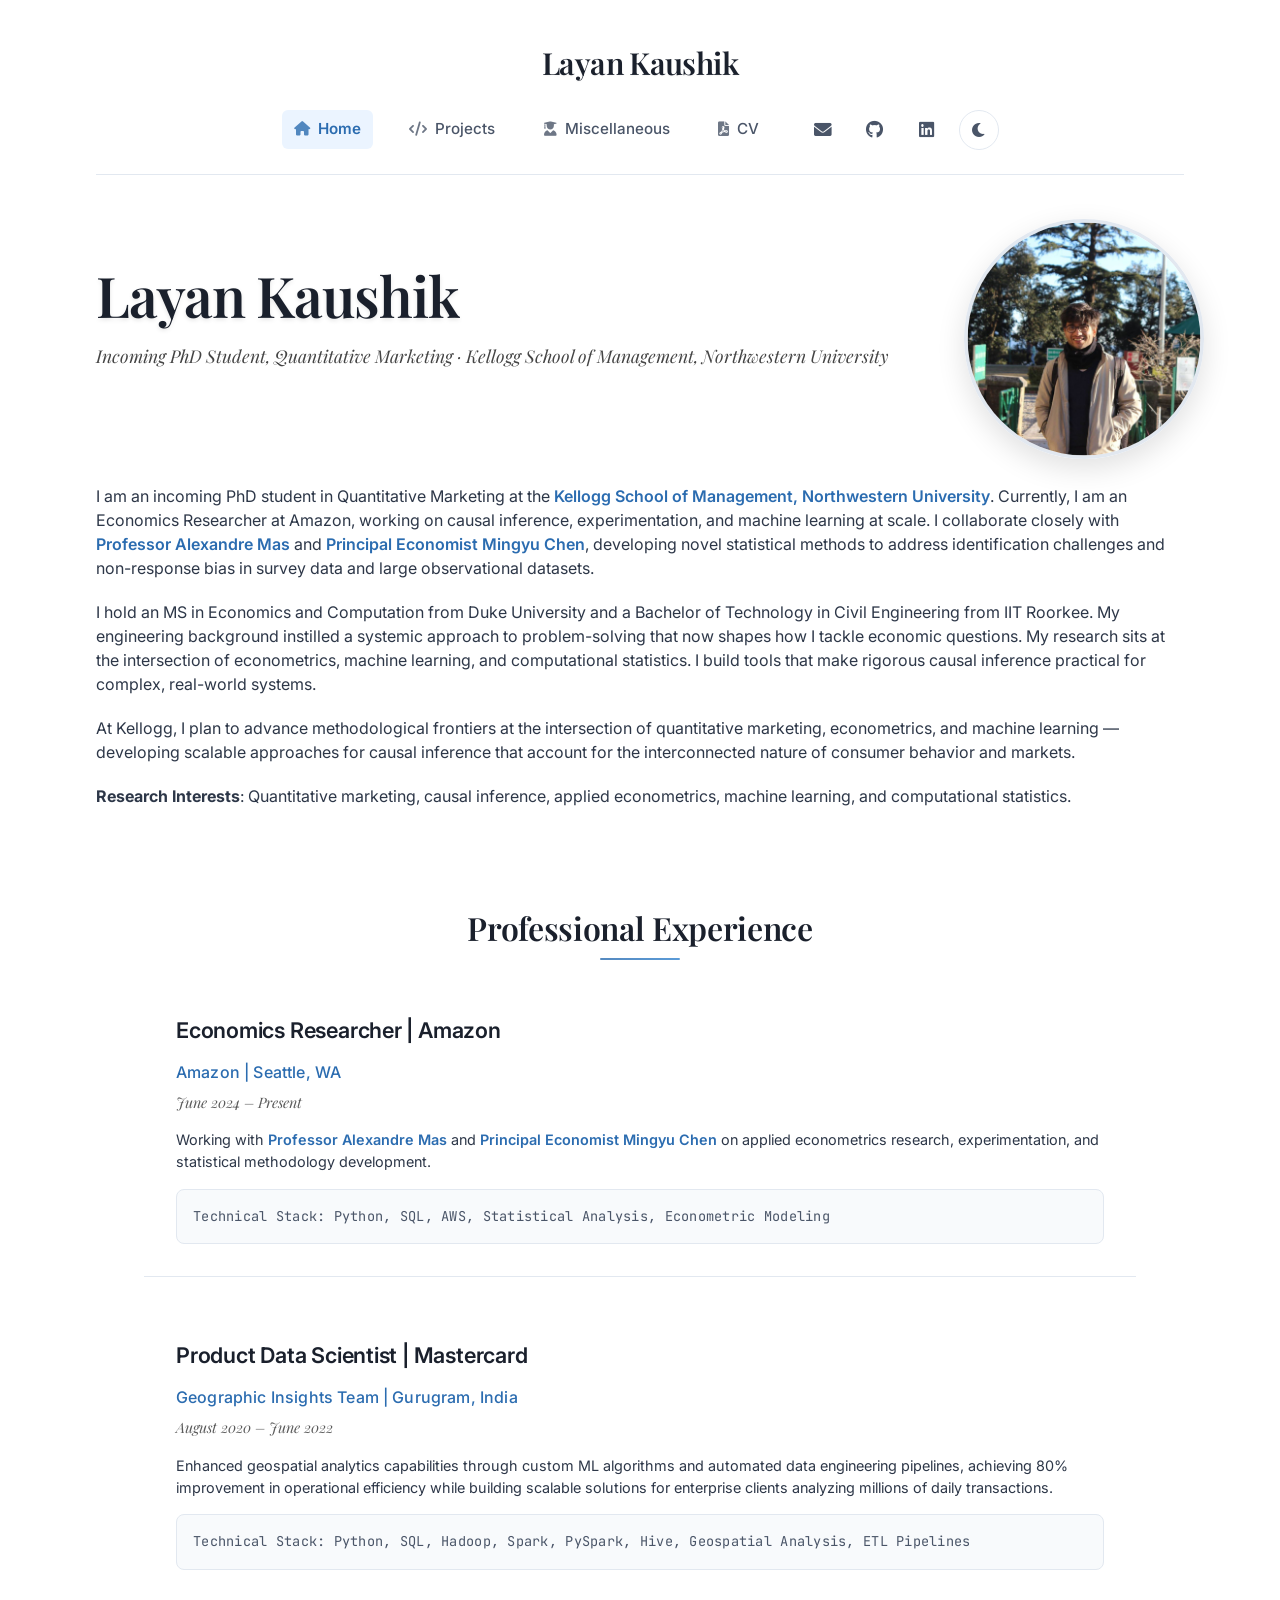
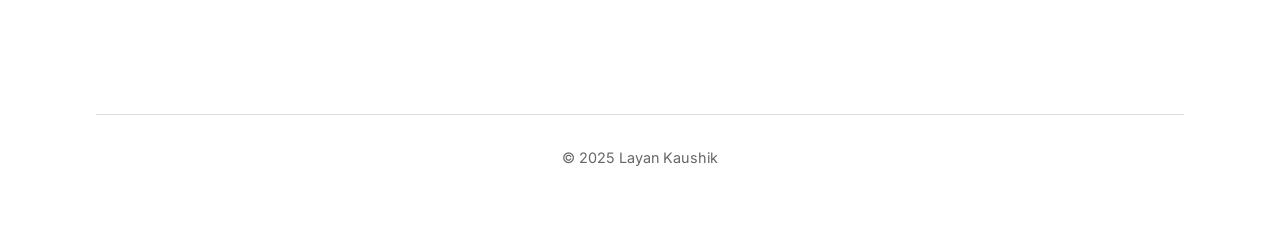
==== commit d05b692d: "Update personal information and research interests" ====
--- a/index.html
+++ b/index.html
@@ -11,15 +11,13 @@
   </script>
   <meta charset="UTF-8">
   <meta name="viewport" content="width=device-width, initial-scale=1.0">
-  <meta name="description" content="Layan Kaushik - Applied Econometrician with Machine Learning expertise pursuing advanced research in economics">
+  <meta name="description" content="Layan Kaushik - Incoming PhD Student in Quantitative Marketing at Kellogg School of Management, Northwestern University">
   <title>Layan Kaushik</title>
 
-  <!-- Preconnect to external resources for faster loading -->
   <link rel="preconnect" href="https://fonts.googleapis.com">
   <link rel="preconnect" href="https://fonts.gstatic.com" crossorigin>
   <link rel="preconnect" href="https://cdnjs.cloudflare.com">
 
-  <!-- Preload critical fonts to prevent FOUC -->
   <link rel="preload" as="style" href="https://fonts.googleapis.com/css2?family=Inter:wght@300;400;500;600;700;800&family=Playfair+Display:wght@400;500;600;700&family=JetBrains+Mono:wght@300;400;500&display=swap">
   <link rel="stylesheet" href="https://fonts.googleapis.com/css2?family=Inter:wght@300;400;500;600;700;800&family=Playfair+Display:wght@400;500;600;700&family=JetBrains+Mono:wght@300;400;500&display=swap" media="print" onload="this.media='all'">
   <noscript><link rel="stylesheet" href="https://fonts.googleapis.com/css2?family=Inter:wght@300;400;500;600;700;800&family=Playfair+Display:wght@400;500;600;700&family=JetBrains+Mono:wght@300;400;500&display=swap"></noscript>
@@ -66,8 +64,7 @@
           <div class="name-title-section">
             <div class="name-title">
               <h1>Layan Kaushik</h1>
-<!--               <p class="title">Research interests in Applied Econometrics, Applied Microeconomics, and Machine Learning</p> -->
-              <p class="subtitle">Research interests in Applied Econometrics, Machine Learning, and Applied Microeconomics</p>
+              <p class="subtitle">Incoming PhD Student, Quantitative Marketing &middot; Kellogg School of Management, Northwestern University</p>
             </div>
             <div class="profile-image-container">
               <img src="images/profile_pic.jpg" alt="Layan Kaushik" class="profile-image">
@@ -75,29 +72,29 @@
           </div>
 
           <div class="about-content">
-            <p>I'm an Economics Researcher at Amazon working on causal inference, experimentation, and machine learning at scale. I collaborate closely with <a href="https://sites.google.com/view/alex-mas/home" target="_blank" class="name-link">Professor Alexandre Mas</a> and <a href="https://mingyu-chen.com/" target="_blank" class="name-link">Principal Economist Mingyu Chen</a>, developing novel statistical methods to address identification challenges and non-response bias in survey data and large observational datasets.</p>
+            <p>I am an incoming PhD student in Quantitative Marketing at the <a href="https://www.kellogg.northwestern.edu/" target="_blank" class="name-link">Kellogg School of Management, Northwestern University</a>. Currently, I am an Economics Researcher at Amazon, working on causal inference, experimentation, and machine learning at scale. I collaborate closely with <a href="https://sites.google.com/view/alex-mas/home" target="_blank" class="name-link">Professor Alexandre Mas</a> and <a href="https://mingyu-chen.com/" target="_blank" class="name-link">Principal Economist Mingyu Chen</a>, developing novel statistical methods to address identification challenges and non-response bias in survey data and large observational datasets.</p>
 
             <p>I hold an MS in Economics and Computation from Duke University and a Bachelor of Technology in Civil Engineering from IIT Roorkee. My engineering background instilled a systemic approach to problem-solving that now shapes how I tackle economic questions. My research sits at the intersection of econometrics, machine learning, and computational statistics. I build tools that make rigorous causal inference practical for complex, real-world systems.</p>
 
-            <p>Looking ahead, I'm interested in advancing methodological frontiers in applied econometrics, particularly developing scalable approaches for causal inference that account for the interconnected nature of economic systems and data.</p>
-            
-            <p><strong>Research Interests</strong>: Applied econometrics, causal inference, machine learning, computational statistics, and spatial statistics.</p>
+            <p>At Kellogg, I plan to advance methodological frontiers at the intersection of quantitative marketing, econometrics, and machine learning — developing scalable approaches for causal inference that account for the interconnected nature of consumer behavior and markets.</p>
+
+            <p><strong>Research Interests</strong>: Quantitative marketing, causal inference, applied econometrics, machine learning, and computational statistics.</p>
           </div>
-          
+
           <div class="professional-experience">
             <h2>Professional Experience</h2>
             <div class="paper-item">
               <div class="paper-title">Economics Researcher | Amazon</div>
               <div class="paper-authors">Amazon | Seattle, WA</div>
-              <div class="paper-journal">June 2024 - Present</div>
-              <div class="paper-abstract">Working with <a href="https://sites.google.com/view/alex-mas/home" target="_blank" class="name-link">Professor Alexandre Mas</a> and <a href="https://mingyu-chen.com/" target="_blank" class="name-link">Principal Economist Mingyu Chen</a> on applied econometrics research, experimentation and statistical methodology development.</div>
+              <div class="paper-journal">June 2024 – Present</div>
+              <div class="paper-abstract">Working with <a href="https://sites.google.com/view/alex-mas/home" target="_blank" class="name-link">Professor Alexandre Mas</a> and <a href="https://mingyu-chen.com/" target="_blank" class="name-link">Principal Economist Mingyu Chen</a> on applied econometrics research, experimentation, and statistical methodology development.</div>
               <div class="paper-tech">Technical Stack: Python, SQL, AWS, Statistical Analysis, Econometric Modeling</div>
             </div>
-            
+
             <div class="paper-item">
               <div class="paper-title">Product Data Scientist | Mastercard</div>
               <div class="paper-authors">Geographic Insights Team | Gurugram, India</div>
-              <div class="paper-journal">August 2020 - June 2022</div>
+              <div class="paper-journal">August 2020 – June 2022</div>
               <div class="paper-abstract">Enhanced geospatial analytics capabilities through custom ML algorithms and automated data engineering pipelines, achieving 80% improvement in operational efficiency while building scalable solutions for enterprise clients analyzing millions of daily transactions.</div>
               <div class="paper-tech">Technical Stack: Python, SQL, Hadoop, Spark, PySpark, Hive, Geospatial Analysis, ETL Pipelines</div>
             </div>
@@ -107,7 +104,7 @@
     </main>
   </div>
   <footer>
-    <p>© 2024 Layan Kaushik</p>
+    <p>&copy; 2025 Layan Kaushik</p>
   </footer>
   <script src="header.js"></script>
 </body>
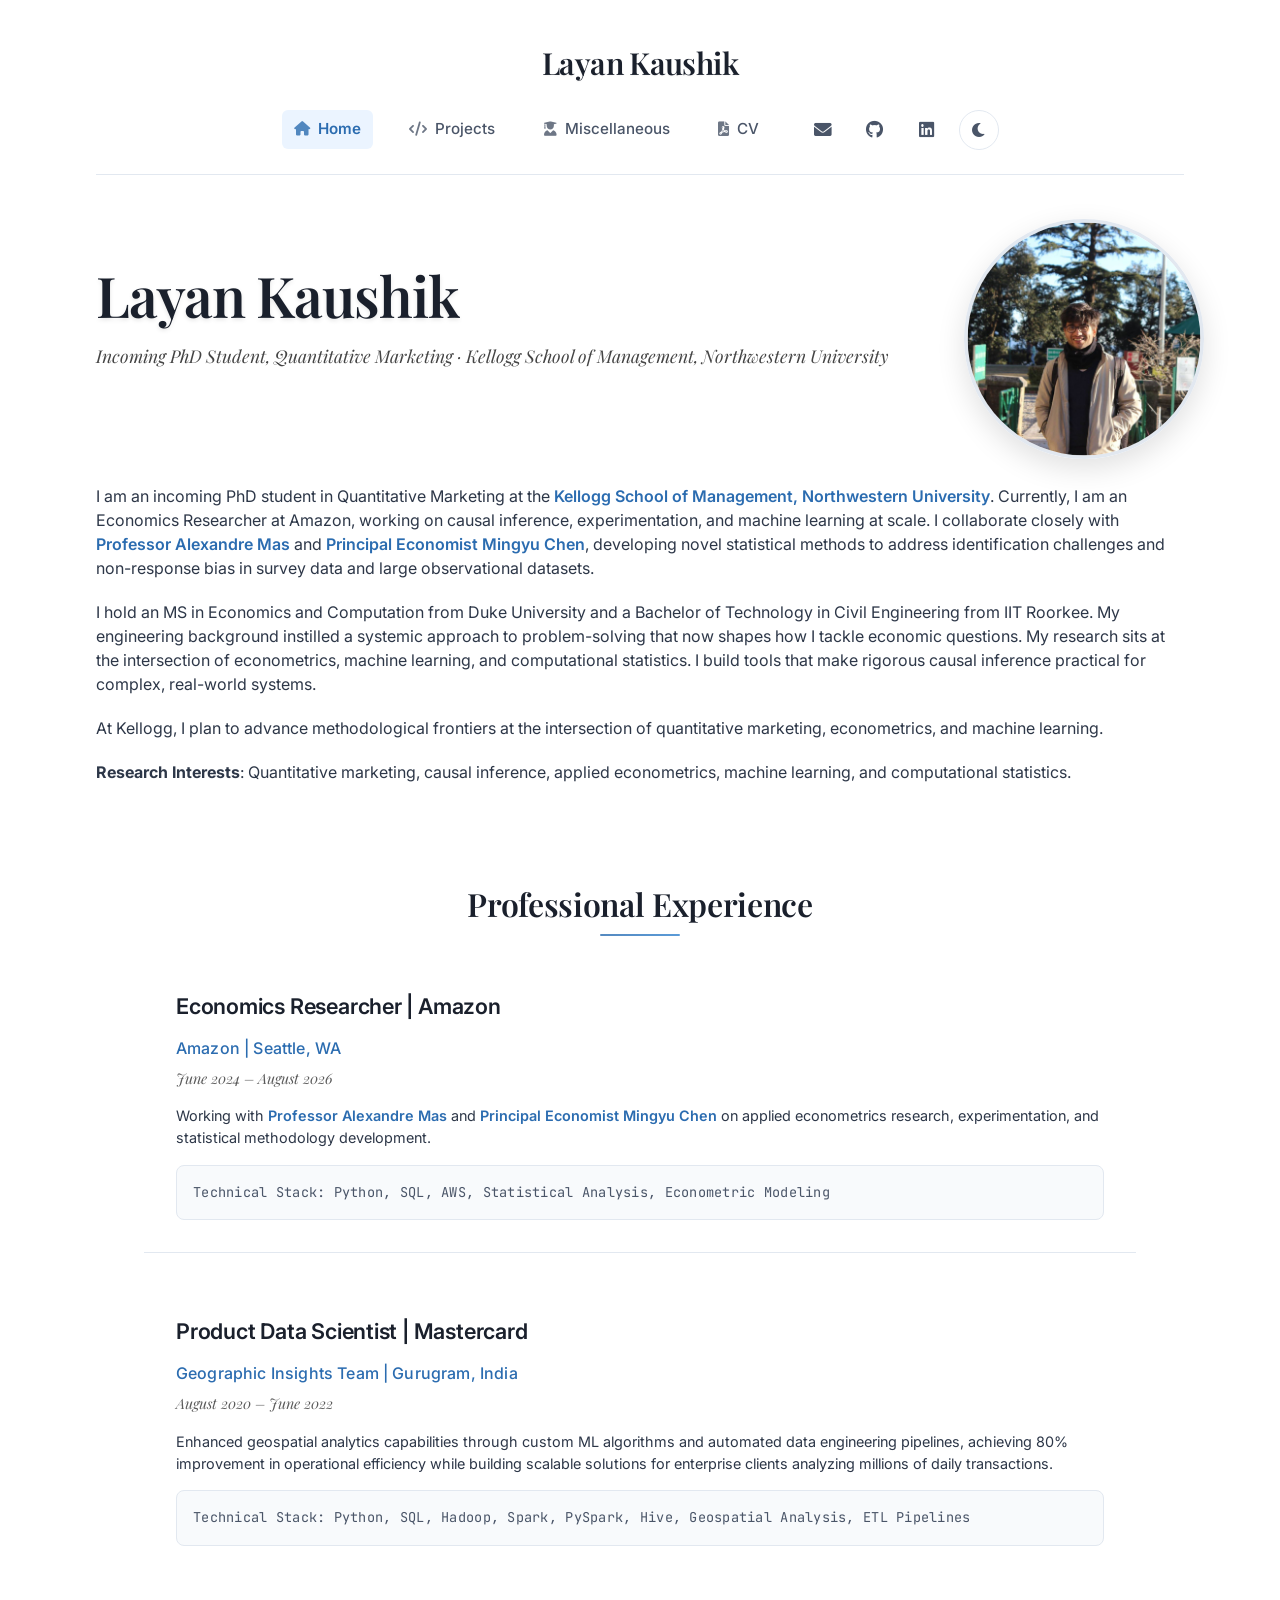
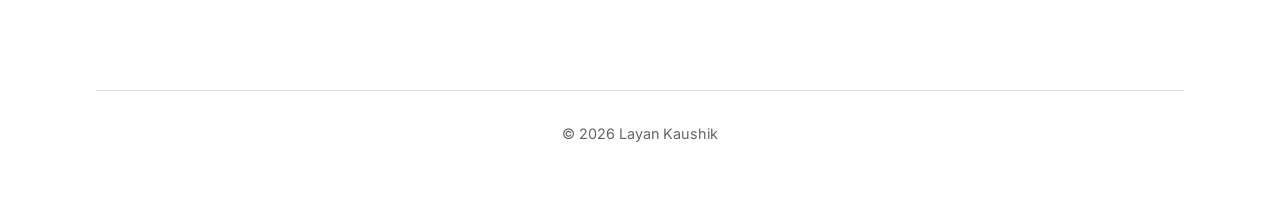
==== commit fd16da4a: "Update home page" ====
--- a/index.html
+++ b/index.html
@@ -76,7 +76,7 @@
 
             <p>I hold an MS in Economics and Computation from Duke University and a Bachelor of Technology in Civil Engineering from IIT Roorkee. My engineering background instilled a systemic approach to problem-solving that now shapes how I tackle economic questions. My research sits at the intersection of econometrics, machine learning, and computational statistics. I build tools that make rigorous causal inference practical for complex, real-world systems.</p>
 
-            <p>At Kellogg, I plan to advance methodological frontiers at the intersection of quantitative marketing, econometrics, and machine learning — developing scalable approaches for causal inference that account for the interconnected nature of consumer behavior and markets.</p>
+            <p>At Kellogg, I plan to advance methodological frontiers at the intersection of quantitative marketing, econometrics, and machine learning.</p>
 
             <p><strong>Research Interests</strong>: Quantitative marketing, causal inference, applied econometrics, machine learning, and computational statistics.</p>
           </div>
@@ -86,7 +86,7 @@
             <div class="paper-item">
               <div class="paper-title">Economics Researcher | Amazon</div>
               <div class="paper-authors">Amazon | Seattle, WA</div>
-              <div class="paper-journal">June 2024 – Present</div>
+              <div class="paper-journal">June 2024 – August 2026</div>
               <div class="paper-abstract">Working with <a href="https://sites.google.com/view/alex-mas/home" target="_blank" class="name-link">Professor Alexandre Mas</a> and <a href="https://mingyu-chen.com/" target="_blank" class="name-link">Principal Economist Mingyu Chen</a> on applied econometrics research, experimentation, and statistical methodology development.</div>
               <div class="paper-tech">Technical Stack: Python, SQL, AWS, Statistical Analysis, Econometric Modeling</div>
             </div>
@@ -104,7 +104,7 @@
     </main>
   </div>
   <footer>
-    <p>&copy; 2025 Layan Kaushik</p>
+    <p>&copy; 2026 Layan Kaushik</p>
   </footer>
   <script src="header.js"></script>
 </body>
